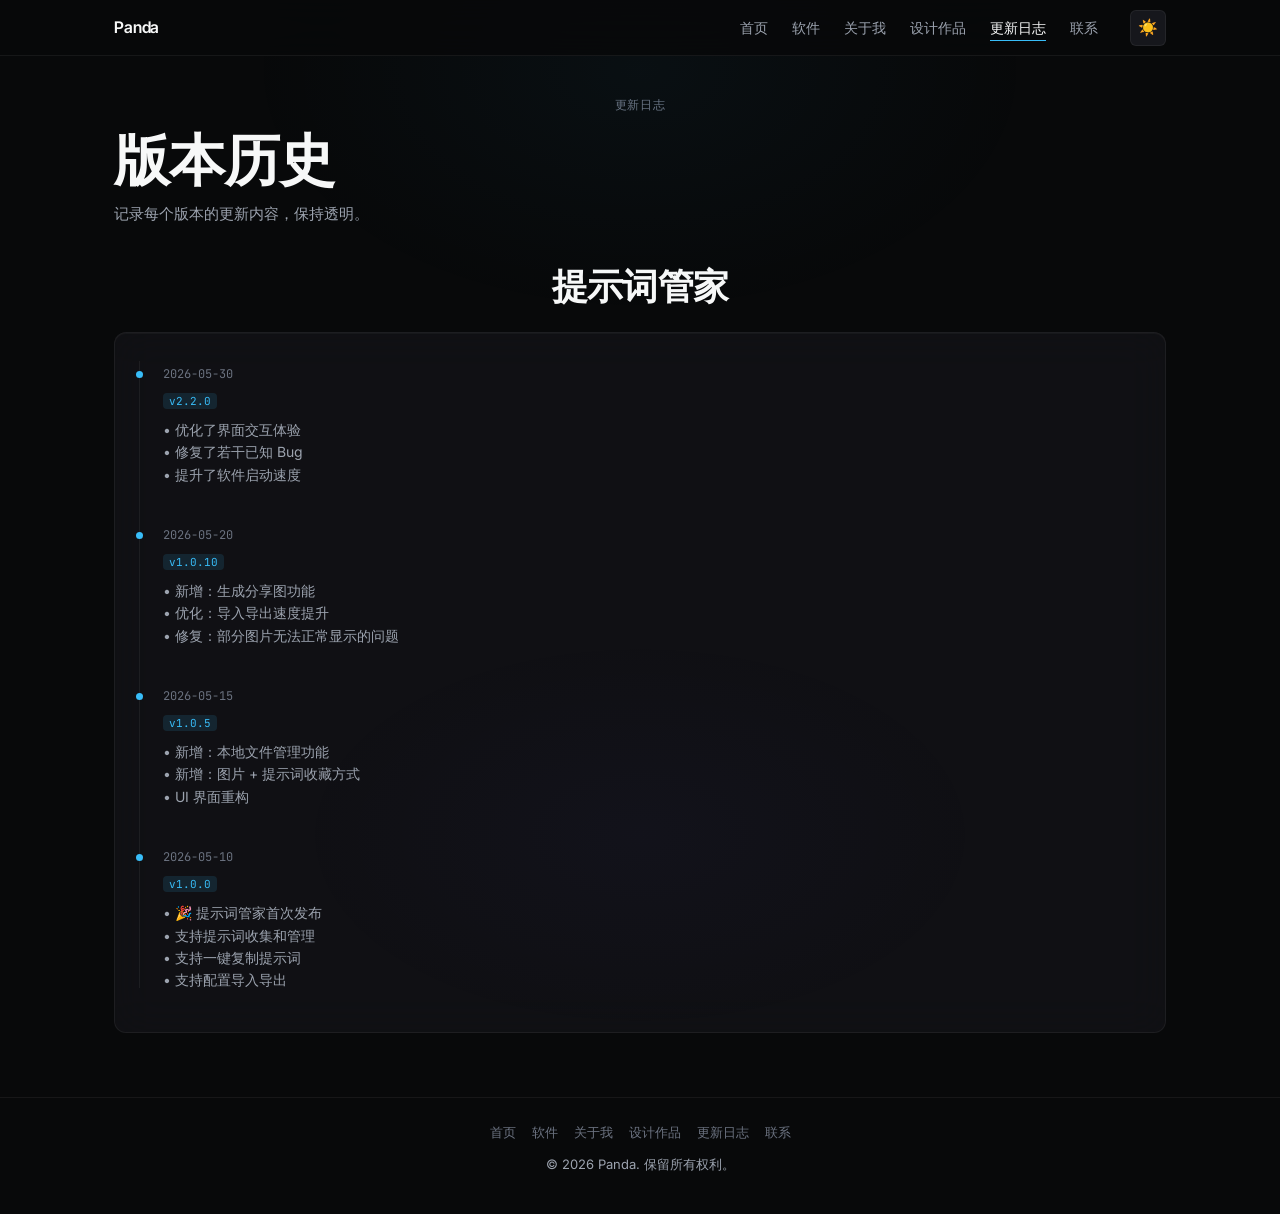
==== changelog.html @ effbca1c "🎉 Panda的个人网站 - 设计师+AI探索者" ====
<!DOCTYPE html>
<html lang="zh-CN" data-theme="dark">
<head>
  <meta charset="UTF-8">
  <meta name="viewport" content="width=device-width, initial-scale=1.0">
  <meta name="description" content="更新日志">
  <title>更新日志 · 独立开发者</title>
  <link rel="preconnect" href="https://fonts.googleapis.com">
  <link rel="preconnect" href="https://fonts.gstatic.com" crossorigin>
  <link href="https://fonts.googleapis.com/css2?family=Inter+Tight:wght@600;700&family=Inter:wght@400;500&family=JetBrains+Mono:wght@400;500&display=swap" rel="stylesheet">
  <link rel="stylesheet" href="assets/css/style.css">
</head>
<body>

  <nav class="nav" role="navigation">
    <div class="nav-inner">
      <a href="index.html" class="nav-brand">Panda</a>
      <button class="nav-toggle" id="nav-toggle" aria-label="菜单">☰</button>
      <ul class="nav-links" id="nav-links">
        <li><a href="index.html">首页</a></li>
        <li><a href="software.html">软件</a></li>
        <li><a href="about.html">关于我</a></li>
        <li><a href="portfolio.html">设计作品</a></li>
        <li><a href="changelog.html">更新日志</a></li>
        <li><a href="contact.html">联系</a></li>
        <li><button class="theme-toggle" id="theme-toggle" aria-label="切换主题"><span id="theme-icon">☀️</span></button></li>
      </ul>
    </div>
  </nav>

  <main class="page">
    <div class="container">

      <p class="section-label">更新日志</p>
      <h1 style="margin-bottom: var(--space-2);">版本历史</h1>
      <p style="margin-bottom: var(--space-6);">记录每个版本的更新内容，保持透明。</p>

      <!-- 提示词管家 -->
      <section class="section">
        <h2 style="margin-bottom: var(--space-5);">提示词管家</h2>
        <div class="card-glass">
          <div class="timeline" style="padding-top: var(--space-2);">

            <div class="timeline-item">
              <span class="date">2026-05-30</span>
              <span class="version-tag">v2.2.0</span>
              <div style="margin-top: var(--space-2); color: var(--text-secondary); font-size: 14px; line-height: 1.6;">
                <p>• 优化了界面交互体验<br>
                • 修复了若干已知 Bug<br>
                • 提升了软件启动速度</p>
              </div>
            </div>

            <div class="timeline-item">
              <span class="date">2026-05-20</span>
              <span class="version-tag">v1.0.10</span>
              <div style="margin-top: var(--space-2); color: var(--text-secondary); font-size: 14px; line-height: 1.6;">
                <p>• 新增：生成分享图功能<br>
                • 优化：导入导出速度提升<br>
                • 修复：部分图片无法正常显示的问题</p>
              </div>
            </div>

            <div class="timeline-item">
              <span class="date">2026-05-15</span>
              <span class="version-tag">v1.0.5</span>
              <div style="margin-top: var(--space-2); color: var(--text-secondary); font-size: 14px; line-height: 1.6;">
                <p>• 新增：本地文件管理功能<br>
                • 新增：图片 + 提示词收藏方式<br>
                • UI 界面重构</p>
              </div>
            </div>

            <div class="timeline-item">
              <span class="date">2026-05-10</span>
              <span class="version-tag">v1.0.0</span>
              <div style="margin-top: var(--space-2); color: var(--text-secondary); font-size: 14px; line-height: 1.6;">
                <p>• 🎉 提示词管家首次发布<br>
                • 支持提示词收集和管理<br>
                • 支持一键复制提示词<br>
                • 支持配置导入导出</p>
              </div>
            </div>

          </div>
        </div>
      </section>

    </div>
  </main>

  <footer class="footer">
    <div class="container">
      <div class="footer-links">
        <a href="index.html">首页</a>
        <a href="software.html">软件</a>
        <a href="about.html">关于我</a>
        <a href="portfolio.html">设计作品</a>
        <a href="changelog.html">更新日志</a>
        <a href="contact.html">联系</a>
      </div>
      <p>&copy; 2026 Panda. 保留所有权利。</p>
    </div>
  </footer>

  <script src="assets/js/main.js"></script>
</body>
</html>
---- assets/css/style.css ----
/* ============================================
   个人开发者网站 - 全局样式
   设计系统：Linear 结构 + 电子玻璃视觉
   ============================================ */

/* --- CSS 变量：深色模式（默认） --- */
:root {
  /* 背景层级 */
  --bg-root: #08090A;
  --bg-surface-1: #16171C;
  --bg-surface-2: #1E1F25;
  --bg-surface-3: #26272E;

  /* 文字 */
  --text-primary: #F7F8F8;
  --text-secondary: #9CA3AF;
  --text-muted: #6B7280;

  /* 强调色（蓝色，用于 <5% 像素） */
  --accent: #38bdf8;
  --accent-soft: rgba(56, 189, 248, 0.12);
  --accent-glow: rgba(56, 189, 248, 0.25);

  /* 渐变（按钮等） */
  --gradient: linear-gradient(135deg, #38bdf8, #6366f1);

  /* 边框 */
  --border: rgba(255, 255, 255, 0.06);
  --border-hover: rgba(255, 255, 255, 0.10);

  /* 阴影 */
  --shadow-sm: 0 1px 2px rgba(0, 0, 0, 0.3);
  --shadow-md: 0 4px 16px rgba(0, 0, 0, 0.4);
  --shadow-glow: 0 0 24px rgba(56, 189, 248, 0.15);

  /* 圆角 */
  --radius-sm: 6px;
  --radius-md: 12px;
  --radius-lg: 16px;

  /* 间距 */
  --space-1: 4px;
  --space-2: 8px;
  --space-3: 12px;
  --space-4: 16px;
  --space-5: 24px;
  --space-6: 40px;
  --space-7: 64px;
  --space-8: 96px;

  /* 字体 */
  --font-display: 'Inter Tight', 'Geist Sans', -apple-system, sans-serif;
  --font-body: 'Inter', -apple-system, sans-serif;
  --font-mono: 'JetBrains Mono', 'Cascadia Code', 'Fira Code', monospace;

  /* 动效 */
  --ease-out: cubic-bezier(0, 0, 0.2, 1);
  --ease-quint: cubic-bezier(0.22, 1, 0.36, 1);

  /* 导航高度 */
  --nav-height: 56px;
}

/* --- CSS 变量：浅色模式 --- */
[data-theme="light"] {
  --bg-root: #F8FAFC;
  --bg-surface-1: #FFFFFF;
  --bg-surface-2: #F1F5F9;
  --bg-surface-3: #E2E8F0;

  --text-primary: #0F172A;
  --text-secondary: #475569;
  --text-muted: #94A3B8;

  --accent: #2563EB;
  --accent-soft: rgba(37, 99, 235, 0.08);
  --accent-glow: rgba(37, 99, 235, 0.12);

  --gradient: linear-gradient(135deg, #2563EB, #4F46E5);

  --border: rgba(0, 0, 0, 0.06);
  --border-hover: rgba(0, 0, 0, 0.10);

  --shadow-sm: 0 1px 3px rgba(0, 0, 0, 0.06);
  --shadow-md: 0 4px 16px rgba(0, 0, 0, 0.08);
  --shadow-glow: 0 0 24px rgba(37, 99, 235, 0.08);
}

/* ============================================
   基础重置
   ============================================ */
*,
*::before,
*::after {
  margin: 0;
  padding: 0;
  box-sizing: border-box;
}

html {
  scroll-behavior: smooth;
  -webkit-font-smoothing: antialiased;
  -moz-osx-font-smoothing: grayscale;
}

body {
  font-family: var(--font-body);
  font-size: 15px;
  line-height: 1.55;
  color: var(--text-primary);
  background: var(--bg-root);
  min-height: 100vh;
  transition: background-color 0.3s var(--ease-out),
              color 0.3s var(--ease-out);
}

/* 背景光晕 - 对称居中 */
body::before {
  content: '';
  position: fixed;
  top: -20%;
  left: 50%;
  transform: translateX(-50%);
  width: 800px;
  height: 500px;
  background: radial-gradient(ellipse, rgba(56, 189, 248, 0.04) 0%, transparent 70%);
  pointer-events: none;
  z-index: 0;
}

body::after {
  content: '';
  position: fixed;
  bottom: -15%;
  left: 50%;
  transform: translateX(-50%);
  width: 700px;
  height: 400px;
  background: radial-gradient(ellipse, rgba(99, 102, 241, 0.03) 0%, transparent 70%);
  pointer-events: none;
  z-index: 0;
}

/* 浅色模式光晕调整 */
[data-theme="light"] body::before {
  background: radial-gradient(ellipse, rgba(37, 99, 235, 0.03) 0%, transparent 70%);
}
[data-theme="light"] body::after {
  background: radial-gradient(ellipse, rgba(79, 70, 229, 0.02) 0%, transparent 70%);
}

a {
  color: var(--accent);
  text-decoration: none;
  transition: color 0.15s var(--ease-out);
}

a:hover {
  color: var(--text-primary);
}

img {
  max-width: 100%;
  display: block;
}

/* ============================================
   排版
   ============================================ */
h1, h2, h3, h4 {
  font-family: var(--font-display);
  font-weight: 600;
  letter-spacing: -0.02em;
  line-height: 1.2;
}

h1 { font-size: clamp(2rem, 5vw, 3.5rem); }
h2 { font-size: clamp(1.5rem, 3.5vw, 2.25rem); }
h3 { font-size: clamp(1.1rem, 2.5vw, 1.5rem); }

p {
  color: var(--text-secondary);
  margin-bottom: var(--space-4);
}

/* ============================================
   导航栏
   ============================================ */
.nav {
  position: fixed;
  top: 0;
  left: 0;
  right: 0;
  height: var(--nav-height);
  background: rgba(8, 9, 10, 0.85);
  backdrop-filter: blur(16px);
  -webkit-backdrop-filter: blur(16px);
  border-bottom: 1px solid var(--border);
  z-index: 100;
  transition: background 0.3s var(--ease-out),
              border-color 0.3s var(--ease-out);
}

[data-theme="light"] .nav {
  background: rgba(248, 250, 252, 0.85);
}

.nav-inner {
  max-width: 1100px;
  margin: 0 auto;
  padding: 0 var(--space-5);
  height: 100%;
  display: flex;
  align-items: center;
  justify-content: space-between;
}

.nav-brand {
  font-family: var(--font-display);
  font-weight: 600;
  font-size: 16px;
  color: var(--text-primary);
  letter-spacing: -0.01em;
}

.nav-links {
  display: flex;
  align-items: center;
  gap: var(--space-5);
  list-style: none;
}

.nav-links a {
  font-size: 14px;
  color: var(--text-secondary);
  padding: var(--space-1) 0;
  border-bottom: 1px solid transparent;
  transition: color 0.15s var(--ease-out),
              border-color 0.15s var(--ease-out);
}

.nav-links a:hover,
.nav-links a.active {
  color: var(--text-primary);
}

.nav-links a.active {
  border-bottom-color: var(--accent);
}

/* 主题切换按钮 */
.theme-toggle {
  background: var(--bg-surface-1);
  border: 1px solid var(--border);
  color: var(--text-secondary);
  width: 36px;
  height: 36px;
  border-radius: var(--radius-sm);
  cursor: pointer;
  font-size: 16px;
  display: flex;
  align-items: center;
  justify-content: center;
  transition: all 0.15s var(--ease-out);
  margin-left: var(--space-2);
}

.theme-toggle:hover {
  border-color: var(--border-hover);
  color: var(--text-primary);
  background: var(--bg-surface-2);
}

/* 移动端汉堡菜单 */
.nav-toggle {
  display: none;
  background: none;
  border: none;
  color: var(--text-primary);
  font-size: 24px;
  cursor: pointer;
  padding: var(--space-1);
}

/* ============================================
   全屏滚动（JS 驱动，不用 CSS scroll-snap）
   ============================================ */

/* ============================================
   布局容器
   ============================================ */
.container {
  max-width: 1100px;
  margin: 0 auto;
  padding: 0 var(--space-5);
}

.page {
  padding-top: calc(var(--nav-height) + var(--space-6));
  padding-bottom: var(--space-7);
}

/* 首页全屏板块 */
.screen {
  min-height: 100vh;
  display: flex;
  align-items: center;
  justify-content: center;
  padding: calc(var(--nav-height) + var(--space-5)) 0 var(--space-5);
  position: relative;
  overflow: hidden;
}

.screen .container {
  position: relative;
  z-index: 1;
}

.screen .container {
  width: 100%;
}

.section {
  margin-bottom: var(--space-8);
}

.section:last-child {
  margin-bottom: 0;
}

.section-label {
  font-family: var(--font-mono);
  font-size: 12px;
  color: var(--text-muted);
  text-transform: uppercase;
  letter-spacing: 0.05em;
  margin-bottom: var(--space-3);
  text-align: center;
}

/* 章节标题居中 */
.section h2,
.section h1 {
  text-align: center;
}

/* 章节内段落居中 */
.section > p {
  text-align: center;
}

/* 卡片自动居中 */
.card[style*="max-width"],
.card-glass[style*="max-width"] {
  margin-left: auto;
  margin-right: auto;
}

/* 但软件网格和功能列表内部保持左对齐 */
.software-grid,
.feature-list,
.timeline,
.contact-form,
.form-group {
  text-align: left;
}

.software-card,
.feature-item {
  text-align: left;
}

/* 居中卡片工具类 */
.card-center {
  margin-left: auto;
  margin-right: auto;
}

/* ============================================
   Hero 区域
   ============================================ */
.hero {
  min-height: calc(100vh - var(--nav-height));
  position: relative;
  display: flex;
  align-items: center;
  justify-content: center;
  text-align: center;
  overflow: hidden;
  padding: var(--space-5) 0;
}

/* ============================================
   板块背景纹理
   所有伪元素不得阻挡内容：pointer-events:none + z-index:0
   内容通过 .screen .container { z-index:1 } 始终在上层
   ============================================ */

/* --- Hero：增强点阵 + 光晕 + 对角光束 --- */
.hero::before {
  content: '';
  position: absolute;
  inset: 0;
  z-index: 0;
  pointer-events: none;
  background-image: radial-gradient(circle, rgba(56,189,248,0.22) 1.5px, transparent 1.5px);
  background-size: 22px 22px;
  mask-image: linear-gradient(to bottom, black 50%, transparent 90%);
  -webkit-mask-image: linear-gradient(to bottom, black 50%, transparent 90%);
}

.hero::after {
  content: '';
  position: absolute;
  top: -200px;
  right: -100px;
  width: 700px;
  height: 700px;
  background: radial-gradient(circle, rgba(56,189,248,0.13) 0%, transparent 60%);
  border-radius: 50%;
  z-index: 0;
  pointer-events: none;
}

/* --- 软件板块：蓝图网格 + 扫描线 + 角落光 --- */
.section-dark::before {
  content: '';
  position: absolute;
  inset: 0;
  z-index: 0;
  pointer-events: none;
  background:
    linear-gradient(rgba(56,189,248,0.10) 1px, transparent 1px),
    linear-gradient(90deg, rgba(56,189,248,0.10) 1px, transparent 1px),
    linear-gradient(45deg, rgba(56,189,248,0.06) 1px, transparent 1px),
    linear-gradient(-45deg, rgba(56,189,248,0.06) 1px, transparent 1px);
  background-size: 36px 36px, 36px 36px, 72px 72px, 72px 72px;
  mask-image: radial-gradient(ellipse at 35% 40%, black 40%, transparent 70%);
  -webkit-mask-image: radial-gradient(ellipse at 35% 40%, black 40%, transparent 70%);
}

.section-dark::after {
  content: '';
  position: absolute;
  top: 0;
  left: -100%;
  width: 200%;
  height: 1px;
  background: linear-gradient(90deg, transparent, rgba(56,189,248,0.20), transparent);
  z-index: 0;
  pointer-events: none;
  animation: scanLine 5s ease-in-out infinite;
}

@keyframes scanLine {
  0%   { top: 0%;   opacity: 0; }
  15%  { opacity: 1; }
  45%  { top: 100%; opacity: 0.5; }
  60%  { opacity: 0; }
  100% { top: 100%; opacity: 0; }
}

/* --- 关于板块：强放射光 + 双环 + 网格 --- */
#section-about::before {
  content: '';
  position: absolute;
  inset: 0;
  z-index: 0;
  pointer-events: none;
  background:
    radial-gradient(circle at 40% 35%, rgba(56,189,248,0.12) 0%, transparent 50%),
    radial-gradient(circle at 60% 55%, rgba(99,102,241,0.06) 0%, transparent 45%),
    radial-gradient(circle, rgba(56,189,248,0.10) 1px, transparent 1px);
  background-size: 100% 100%, 100% 100%, 28px 28px;
  mask-image: radial-gradient(ellipse at 50% 40%, black 30%, transparent 70%);
  -webkit-mask-image: radial-gradient(ellipse at 50% 40%, black 30%, transparent 70%);
}

#section-about::after {
  content: '';
  position: absolute;
  top: 50%;
  left: 50%;
  transform: translate(-50%, -50%);
  width: 550px;
  height: 550px;
  border: 1px solid rgba(56,189,248,0.08);
  border-radius: 50%;
  box-shadow: 0 0 120px rgba(56,189,248,0.05),
              inset 0 0 120px rgba(56,189,248,0.03);
  pointer-events: none;
  z-index: 0;
}

/* --- 联系板块：多层光环 + 粒子网格 + 脉冲 --- */
#section-contact {
  background:
    radial-gradient(circle at 70% 20%, rgba(56,189,248,0.06) 0%, transparent 50%),
    radial-gradient(circle at 30% 80%, rgba(99,102,241,0.04) 0%, transparent 50%);
}

#section-contact::before {
  content: '';
  position: absolute;
  top: -20%;
  right: -20%;
  width: 650px;
  height: 650px;
  border: 1px solid rgba(56,189,248,0.15);
  border-radius: 50%;
  box-shadow:
    0 0 60px rgba(56,189,248,0.10),
    0 0 120px rgba(56,189,248,0.05),
    0 0 200px rgba(56,189,248,0.03);
  pointer-events: none;
  z-index: 0;
  animation: ringPulse 4s ease-in-out infinite;
}

#section-contact::after {
  content: '';
  position: absolute;
  bottom: -25%;
  left: -15%;
  width: 480px;
  height: 480px;
  border: 1px solid rgba(99,102,241,0.12);
  border-radius: 50%;
  box-shadow:
    0 0 50px rgba(99,102,241,0.10),
    0 0 100px rgba(99,102,241,0.05),
    0 0 180px rgba(99,102,241,0.03);
  pointer-events: none;
  z-index: 0;
  animation: ringPulse 4s ease-in-out 1.5s infinite;
}

@keyframes ringPulse {
  0%, 100% { transform: scale(1);   opacity: 0.7; }
  50%      { transform: scale(1.05); opacity: 1; }
}

/* 联系板块：点阵粒子 */
#section-contact .contact-cta::before {
  content: '';
  position: absolute;
  top: 50%;
  left: 50%;
  transform: translate(-50%, -50%);
  width: 300px;
  height: 300px;
  background-image: radial-gradient(circle, rgba(56,189,248,0.25) 1px, transparent 1px);
  background-size: 20px 20px;
  border-radius: 50%;
  mask-image: radial-gradient(circle, black 20%, transparent 70%);
  -webkit-mask-image: radial-gradient(circle, black 20%, transparent 70%);
  pointer-events: none;
  z-index: 0;
  animation: particleDrift 8s linear infinite;
}

@keyframes particleDrift {
  0%   { transform: translate(-50%, -50%) rotate(0deg); }
  100% { transform: translate(-50%, -50%) rotate(360deg); }
}

#section-contact .container {
  position: relative;
  z-index: 2;
}

/* 第二层环 */
#section-about .about-preview-visual .about-accent-dot {
  /* 保持原有装饰点 */
}

/* --- 联系板块：大几何弧 --- */
#section-contact::before {
  content: '';
  position: absolute;
  top: -30%;
  right: -15%;
  width: 500px;
  height: 500px;
  border: 1px solid rgba(56,189,248,0.05);
  border-radius: 50%;
  pointer-events: none;
  z-index: 0;
}

#section-contact::after {
  content: '';
  position: absolute;
  bottom: -20%;
  left: -10%;
  width: 350px;
  height: 350px;
  border: 1px solid rgba(56,189,248,0.03);
  border-radius: 50%;
  pointer-events: none;
  z-index: 0;
}

.hero .container {
  position: relative;
  z-index: 1;
}

.hero-deco {
  position: absolute;
  border: 1px solid rgba(56,189,248,0.10);
  border-radius: 50%;
  pointer-events: none;
  z-index: 0;
}

.hero-deco-1 {
  bottom: -100px;
  left: -120px;
  width: 400px;
  height: 400px;
}

.hero-deco-2 {
  top: 20%;
  right: -50px;
  width: 200px;
  height: 200px;
  border-style: dashed;
  border-color: rgba(56,189,248,0.08);
}

.hero h1 {
  margin: 0 auto var(--space-3);
  max-width: 700px;
}

.hero h1 .accent {
  color: var(--accent);
}

.hero .subtitle {
  font-size: 18px;
  color: var(--text-muted);
  margin: 0 auto var(--space-6);
  max-width: 500px;
}

.hero .section-label {
  text-align: center;
}

.hero-actions {
  display: flex;
  gap: var(--space-3);
  flex-wrap: wrap;
  justify-content: center;
}

/* ============================================
   按钮
   ============================================ */
.btn {
  display: inline-flex;
  align-items: center;
  gap: var(--space-2);
  padding: 10px 20px;
  font-family: var(--font-body);
  font-size: 14px;
  font-weight: 500;
  border-radius: var(--radius-sm);
  cursor: pointer;
  text-decoration: none;
  transition: all 0.15s var(--ease-out);
  border: none;
}

.btn-primary {
  background: var(--gradient);
  color: #fff;
  box-shadow: var(--shadow-glow);
}

.btn-primary:hover {
  transform: translateY(-1px);
  box-shadow: 0 0 32px rgba(56, 189, 248, 0.25);
  color: #fff;
}

.btn-secondary {
  background: transparent;
  color: var(--text-secondary);
  border: 1px solid var(--border);
}

.btn-secondary:hover {
  border-color: var(--border-hover);
  color: var(--text-primary);
  background: var(--bg-surface-1);
}

.btn-download {
  background: var(--gradient);
  color: #fff;
  box-shadow: var(--shadow-glow);
  padding: 12px 28px;
  font-size: 15px;
  font-weight: 600;
}

.btn-download:hover {
  transform: translateY(-1px);
  box-shadow: 0 0 36px rgba(56, 189, 248, 0.3);
  color: #fff;
}

/* ============================================
   卡片
   ============================================ */
.card {
  background: var(--bg-surface-1);
  border: 1px solid var(--border);
  border-radius: var(--radius-md);
  padding: var(--space-5);
  transition: all 0.3s var(--ease-quint);
  position: relative;
}

.card:hover {
  border-color: var(--border-hover);
  background: var(--bg-surface-2);
  transform: translateY(-2px);
  box-shadow: var(--shadow-md);
}

.card-glass {
  background: rgba(22, 23, 28, 0.6);
  backdrop-filter: blur(20px);
  -webkit-backdrop-filter: blur(20px);
  border: 1px solid var(--border);
  border-radius: var(--radius-md);
  padding: var(--space-5);
  box-shadow: inset 0 1px 0 rgba(255, 255, 255, 0.03);
}

[data-theme="light"] .card-glass {
  background: rgba(255, 255, 255, 0.7);
}

/* ============================================
   软件卡片网格
   ============================================ */
.software-grid {
  display: grid;
  grid-template-columns: repeat(auto-fill, minmax(320px, 1fr));
  gap: var(--space-5);
}

.software-card {
  background: var(--bg-surface-1);
  border: 1px solid var(--border);
  border-radius: var(--radius-md);
  padding: var(--space-5);
  transition: all 0.3s var(--ease-quint);
  display: flex;
  flex-direction: column;
  gap: var(--space-3);
}

.software-card:hover {
  border-color: var(--accent);
  background: var(--bg-surface-2);
  transform: translateY(-2px);
  box-shadow: var(--shadow-md);
}

.software-card .version {
  font-family: var(--font-mono);
  font-size: 11px;
  color: var(--accent);
  background: var(--accent-soft);
  padding: 2px 8px;
  border-radius: 4px;
  display: inline-block;
  align-self: flex-start;
}

.software-card h3 {
  font-size: 18px;
}

.software-card p {
  font-size: 14px;
  margin: 0;
  flex: 1;
}

.software-card .tags {
  display: flex;
  gap: var(--space-2);
  flex-wrap: wrap;
}

.tag {
  font-family: var(--font-mono);
  font-size: 11px;
  color: var(--text-muted);
  background: var(--bg-surface-2);
  border: 1px solid var(--border);
  padding: 2px 8px;
  border-radius: 4px;
}

.tag-muted {
  color: var(--text-muted);
  background: transparent;
  border-style: dashed;
}

/* ============================================
   板块头部（编号 + 标题）
   ============================================ */
.section-head {
  display: flex;
  align-items: flex-start;
  gap: var(--space-4);
  margin-bottom: var(--space-6);
}

.section-num {
  font-family: var(--font-mono);
  font-size: 13px;
  color: var(--accent);
  opacity: 0.5;
  padding-top: 2px;
  flex-shrink: 0;
}

.section-head .section-label {
  text-align: left;
  margin-bottom: var(--space-1);
}

.section-head h2 {
  text-align: left;
}

/* ============================================
   板块背景带
   ============================================ */
.section-dark {
  background: var(--bg-surface-1);
  border-top: 1px solid var(--border);
  border-bottom: 1px solid var(--border);
}

/* 全屏暗带 — 覆盖全宽 */
.screen.section-dark {
  margin: 0 calc(-50vw + 50%);
  padding-left: calc(50vw - 50%);
  padding-right: calc(50vw - 50%);
}

.section-dark .container {
  max-width: 1100px;
}

/* ============================================
   滚动提示
   ============================================ */
.scroll-hint {
  margin-top: var(--space-5);
  display: flex;
  justify-content: center;
}

.scroll-hint span {
  display: block;
  width: 1px;
  height: 40px;
  background: var(--border);
  position: relative;
  overflow: hidden;
}

.scroll-hint span::after {
  content: '';
  position: absolute;
  top: 0;
  left: 0;
  width: 1px;
  height: 12px;
  background: var(--accent);
  opacity: 0.5;
  animation: scrollPulse 2s ease-in-out infinite;
}

@keyframes scrollPulse {
  0%, 100% { transform: translateY(0); opacity: 0; }
  50% { transform: translateY(10px); opacity: 0.8; }
}

/* ============================================
   幽灵卡片（占位用）
   ============================================ */
.software-card-ghost {
  border-style: dashed;
  opacity: 0.45;
}

.software-card-ghost:hover {
  border-color: var(--border);
  opacity: 0.65;
}

.version-muted {
  background: var(--bg-surface-2);
  color: var(--text-muted);
}

/* ============================================
   查看全部
   ============================================ */
.section-more {
  text-align: center;
  margin-top: var(--space-5);
}

.section-more a {
  font-size: 14px;
  color: var(--text-muted);
  transition: color 0.15s var(--ease-out);
}

.section-more a:hover {
  color: var(--accent);
}

/* ============================================
   关于我 预览（两列布局）
   ============================================ */
.about-preview {
  display: flex;
  gap: var(--space-7);
  align-items: center;
  max-width: 800px;
  margin: 0 auto;
}

.about-preview-visual {
  position: relative;
  flex-shrink: 0;
}

.avatar-placeholder {
  width: 120px;
  height: 120px;
  border-radius: 50%;
  background: #ffffff;
  border: 2px solid var(--border);
  display: flex;
  align-items: center;
  justify-content: center;
  color: var(--text-muted);
  font-size: 14px;
  position: relative;
  z-index: 1;
  overflow: hidden;
}

/* 像素熊猫 — 10×10 填满圆形头像 */
.pixel-panda {
  width: 100%;
  height: 100%;
  display: grid;
  grid-template-columns: repeat(10, 1fr);
  grid-template-rows: repeat(10, 1fr);
  gap: 0;
}

.pixel-panda span {
  display: block;
  width: 100%;
  height: 100%;
}

.pp-w { background: #ffffff; }
.pp-b { background: #1a1a1a; }
.pp-g { background: #e8e8e8; }
.pp-n { background: #333333; }

.about-accent-dot {
  position: absolute;
  top: -8px;
  right: -8px;
  width: 16px;
  height: 16px;
  border-radius: 50%;
  background: var(--accent);
  opacity: 0.6;
  z-index: 2;
}

.about-preview-text {
  flex: 1;
  min-width: 0;
}

.about-lead {
  font-size: 16px;
  color: var(--text-primary) !important;
  line-height: 1.6;
  margin-bottom: var(--space-3);
}

/* ============================================
   分隔线
   ============================================ */
.section-divider {
  border: none;
  border-top: 1px solid var(--border);
  margin: var(--space-8) auto;
  max-width: 1100px;
}

/* ============================================
   联系 CTA
   ============================================ */
.contact-cta {
  text-align: center;
  max-width: 460px;
  margin: 0 auto;
  position: relative;
}

.contact-cta p {
  font-size: 16px;
  margin-bottom: var(--space-5);
}

.contact-links {
  margin-top: var(--space-5);
  display: flex;
  justify-content: center;
  align-items: center;
  gap: var(--space-2);
  font-size: 13px;
}

.contact-links a {
  color: var(--text-muted);
  transition: color 0.15s var(--ease-out);
}

.contact-links a:hover {
  color: var(--text-primary);
}

.contact-sep {
  color: var(--border);
}

/* ============================================
   时间线（关于我 / 更新日志）
   ============================================ */
.timeline {
  position: relative;
  padding-left: var(--space-5);
}

.timeline::before {
  content: '';
  position: absolute;
  left: 0;
  top: 4px;
  bottom: 4px;
  width: 1px;
  background: var(--border);
}

.timeline-item {
  position: relative;
  padding-bottom: var(--space-5);
}

.timeline-item:last-child {
  padding-bottom: 0;
}

.timeline-item::before {
  content: '';
  position: absolute;
  left: calc(-1 * var(--space-5) - 3px);
  top: 6px;
  width: 7px;
  height: 7px;
  background: var(--accent);
  border-radius: 50%;
}

.timeline-item .date {
  font-family: var(--font-mono);
  font-size: 12px;
  color: var(--text-muted);
  display: block;
  margin-bottom: var(--space-1);
}

.timeline-item .version-tag {
  font-family: var(--font-mono);
  font-size: 11px;
  color: var(--accent);
  background: var(--accent-soft);
  padding: 1px 6px;
  border-radius: 4px;
  margin-right: var(--space-2);
}

/* ============================================
   联系表单
   ============================================ */
.contact-form {
  display: flex;
  flex-direction: column;
  gap: var(--space-4);
  max-width: 500px;
}

.form-group {
  display: flex;
  flex-direction: column;
  gap: var(--space-1);
}

.form-group label {
  font-size: 13px;
  font-weight: 500;
  color: var(--text-secondary);
  font-family: var(--font-body);
}

.form-group input,
.form-group textarea {
  background: var(--bg-surface-1);
  border: 1px solid var(--border);
  border-radius: var(--radius-sm);
  padding: 10px 14px;
  font-family: var(--font-body);
  font-size: 14px;
  color: var(--text-primary);
  transition: border-color 0.15s var(--ease-out);
  outline: none;
}

.form-group input:focus,
.form-group textarea:focus {
  border-color: var(--accent);
  box-shadow: 0 0 0 3px var(--accent-soft);
}

.form-group textarea {
  min-height: 120px;
  resize: vertical;
}

/* ============================================
   详情页
   ============================================ */
.detail-header {
  padding-bottom: var(--space-5);
  border-bottom: 1px solid var(--border);
  margin-bottom: var(--space-6);
}

.detail-header .back-link {
  display: inline-flex;
  align-items: center;
  gap: var(--space-2);
  font-size: 13px;
  color: var(--text-muted);
  margin-bottom: var(--space-4);
  transition: color 0.15s var(--ease-out);
}

.detail-header .back-link:hover {
  color: var(--text-primary);
}

.feature-list {
  display: grid;
  grid-template-columns: repeat(auto-fill, minmax(280px, 1fr));
  gap: var(--space-4);
  list-style: none;
}

.feature-item {
  background: var(--bg-surface-1);
  border: 1px solid var(--border);
  border-radius: var(--radius-sm);
  padding: var(--space-4);
  transition: all 0.2s var(--ease-out);
}

.feature-item:hover {
  border-color: var(--accent);
  background: var(--bg-surface-2);
}

.feature-item h4 {
  font-size: 15px;
  margin-bottom: var(--space-1);
  color: var(--text-primary);
}

.feature-item p {
  font-size: 13px;
  margin: 0;
}

/* ============================================
   截图占位
   ============================================ */
.screenshot-placeholder {
  aspect-ratio: 16/9;
  background: var(--bg-surface-2);
  border: 1px dashed var(--border);
  border-radius: var(--radius-md);
  display: flex;
  align-items: center;
  justify-content: center;
  color: var(--text-muted);
  font-size: 13px;
}

/* ============================================
   页脚
   ============================================ */
.footer {
  border-top: 1px solid var(--border);
  padding: var(--space-5) 0;
  text-align: center;
  font-size: 13px;
  color: var(--text-muted);
}

.footer-links {
  display: flex;
  justify-content: center;
  gap: var(--space-4);
  margin-bottom: var(--space-3);
}

.footer-links a {
  font-size: 13px;
  color: var(--text-muted);
  transition: color 0.15s var(--ease-out);
}

.footer-links a:hover {
  color: var(--text-primary);
}

/* ============================================
   动画
   ============================================ */

/* ---- 滚动显现 ---- */
.reveal {
  opacity: 0;
  transform: translateY(28px);
  transition: opacity 0.7s var(--ease-quint),
              transform 0.7s var(--ease-quint);
}

.reveal.visible {
  opacity: 1;
  transform: translateY(0);
}

.reveal-delay-1 { transition-delay: 0.08s; }
.reveal-delay-2 { transition-delay: 0.16s; }
.reveal-delay-3 { transition-delay: 0.24s; }
.reveal-delay-4 { transition-delay: 0.32s; }

/* ---- Hero 入场 ---- */
@keyframes heroFadeIn {
  from { opacity: 0; transform: translateY(20px); filter: blur(4px); }
  to   { opacity: 1; transform: translateY(0);    filter: blur(0); }
}

.hero-anim {
  animation: heroFadeIn 0.8s var(--ease-quint) both;
}
.hero-anim-delay-1 { animation-delay: 0.1s; }
.hero-anim-delay-2 { animation-delay: 0.25s; }
.hero-anim-delay-3 { animation-delay: 0.40s; }

/* ---- 强调文字发光脉冲 ---- */
@keyframes accentPulse {
  0%, 100% { text-shadow: 0 0 0 rgba(56,189,248,0); }
  50%      { text-shadow: 0 0 20px rgba(56,189,248,0.3); }
}

.hero h1 .accent {
  animation: accentPulse 3s ease-in-out infinite;
}

/* ---- 鼠标粒子跟随 ---- */
.cursor-particle {
  position: fixed;
  pointer-events: none;
  z-index: 60;
  border-radius: 50%;
  background: var(--accent);
  box-shadow: 0 0 6px var(--accent-glow);
  animation: particleFade 0.8s ease-out forwards;
}

@keyframes particleFade {
  0%   { transform: translate(0, 0) scale(1);   opacity: 0.9; }
  100% { transform: translate(var(--dx), var(--dy)) scale(0); opacity: 0; }
}

/* ---- 漂浮粒子（各板块通用） ---- */
.floating-particles {
  position: absolute;
  inset: 0;
  pointer-events: none;
  z-index: 0;
  overflow: hidden;
}

.floating-particles span {
  position: absolute;
  display: block;
  width: 3px;
  height: 3px;
  background: var(--accent);
  border-radius: 50%;
  box-shadow: 0 0 4px var(--accent-glow);
  animation: floatUp 7s linear infinite;
  opacity: 0;
}

@keyframes floatUp {
  0%   { transform: translateY(110%) scale(0); opacity: 0; }
  15%  { opacity: 0.7; }
  50%  { opacity: 0.3; }
  85%  { opacity: 0.05; }
  100% { transform: translateY(-10%) scale(1.8); opacity: 0; }
}

/* ---- 软件板块：数据流光 ---- */
@keyframes dataDrop {
  0%   { transform: translateY(-5%); opacity: 0; }
  15%  { opacity: 0.7; }
  60%  { opacity: 0.2; }
  100% { transform: translateY(105%); opacity: 0; }
}

.data-stream {
  position: absolute;
  top: 0;
  width: 2px;
  background: linear-gradient(to bottom, transparent, rgba(56,189,248,0.35), rgba(56,189,248,0.10), transparent);
  pointer-events: none;
  z-index: 0;
  animation: dataDrop 3.5s linear infinite;
  border-radius: 1px;
}

/* ---- 关于板块：变形球体 ---- */
@keyframes morphBlob {
  0%   { border-radius: 60% 40% 30% 70% / 60% 30% 70% 40%; }
  25%  { border-radius: 30% 60% 70% 40% / 50% 60% 30% 60%; }
  50%  { border-radius: 40% 30% 60% 50% / 30% 70% 40% 60%; }
  75%  { border-radius: 70% 30% 40% 60% / 40% 50% 60% 30%; }
  100% { border-radius: 60% 40% 30% 70% / 60% 30% 70% 40%; }
}

.morph-blob {
  position: absolute;
  pointer-events: none;
  z-index: 0;
  background: rgba(56,189,248,0.06);
  filter: blur(50px);
  animation: morphBlob 12s ease-in-out infinite;
}

/* ---- 联系板块：涟漪环 ---- */
@keyframes rippleExpand {
  0%   { transform: translate(-50%, -50%) scale(0.3); opacity: 0.7; }
  100% { transform: translate(-50%, -50%) scale(2); opacity: 0; }
}

.ripple-ring {
  position: absolute;
  top: 50%;
  left: 50%;
  width: 200px;
  height: 200px;
  border: 1px solid rgba(56,189,248,0.25);
  border-radius: 50%;
  pointer-events: none;
  z-index: 0;
  animation: rippleExpand 4s ease-out infinite;
  box-shadow: 0 0 10px rgba(56,189,248,0.08);
}

/* ---- 导航栏 ---- */
@keyframes navSlideDown {
  from { transform: translateY(-100%); }
  to   { transform: translateY(0); }
}

.nav {
  animation: navSlideDown 0.5s var(--ease-quint) both;
}

/* ---- 卡片 3D 倾斜 ---- */
.software-card {
  transition: transform 0.15s ease-out,
              border-color 0.35s var(--ease-quint),
              box-shadow 0.35s var(--ease-quint),
              background 0.35s var(--ease-quint);
  transform-style: preserve-3d;
  perspective: 800px;
}

/* ---- 卡片光泽扫过 ---- */
.software-card {
  position: relative;
  overflow: hidden;
}

.software-card::after {
  content: '';
  position: absolute;
  top: 0;
  left: -100%;
  width: 60%;
  height: 100%;
  background: linear-gradient(90deg,
    transparent 0%,
    rgba(255,255,255,0.02) 40%,
    rgba(255,255,255,0.04) 50%,
    rgba(255,255,255,0.02) 60%,
    transparent 100%);
  transform: skewX(-15deg);
  transition: left 0.6s ease;
  pointer-events: none;
}

.software-card:hover::after {
  left: 120%;
}

/* ---- 按钮增强 ---- */
.btn {
  position: relative;
  overflow: hidden;
  transition: transform 0.2s var(--ease-quint),
              box-shadow 0.2s var(--ease-quint),
              background 0.2s var(--ease-quint);
}

/* 点击波纹 */
.btn-ripple {
  position: absolute;
  border-radius: 50%;
  background: rgba(255,255,255,0.3);
  transform: scale(0);
  animation: rippleOut 0.6s ease-out forwards;
  pointer-events: none;
}

@keyframes rippleOut {
  to { transform: scale(4); opacity: 0; }
}

.btn:active {
  transform: scale(0.96);
}

/* ---- 侧边导航点 点击弹跳 ---- */
.side-toc-dot {
  transition: transform 0.25s var(--ease-quint),
              background 0.35s var(--ease-quint),
              box-shadow 0.35s var(--ease-quint);
}

.side-toc-dot:active {
  transform: scale(2.5);
}

/* ---- 装饰圆环视差漂移 ---- */
.hero-deco {
  transition: transform 0.8s ease-out;
}

/* ---- 版本号闪烁 ---- */
@keyframes versionShimmer {
  0%, 100% { background: var(--accent-soft); }
  50%      { background: rgba(56,189,248,0.22); }
}

.version {
  animation: versionShimmer 4s ease-in-out infinite;
}

/* ---- 下载按钮脉冲 ---- */
@keyframes downloadPulse {
  0%, 100% { box-shadow: 0 0 24px rgba(56,189,248,0.15); }
  50%      { box-shadow: 0 0 40px rgba(56,189,248,0.35); }
}

.btn-download {
  animation: downloadPulse 2.5s ease-in-out infinite;
}

/* ---- 页脚链接下划线滑入 ---- */
.footer-links a {
  position: relative;
}

.footer-links a::after {
  content: '';
  position: absolute;
  bottom: -2px;
  left: 0;
  width: 0;
  height: 1px;
  background: var(--accent);
  transition: width 0.3s var(--ease-quint);
}

.footer-links a:hover::after {
  width: 100%;
}

/* ============================================
   侧边目录导航
   ============================================ */
.side-toc {
  position: fixed;
  right: 20px;
  top: 0;
  bottom: 0;
  z-index: 90;
  display: flex;
  flex-direction: column;
  align-items: center;
  justify-content: center;
  gap: 32px;
}

/* 贯穿竖线 — 从导航栏下方到页面底部 */
.side-toc::before {
  content: '';
  position: absolute;
  top: calc(var(--nav-height) + 40px);
  bottom: 40px;
  left: 50%;
  transform: translateX(-50%);
  width: 1px;
  background: var(--border);
  z-index: -1;
}

.side-toc-dot {
  width: 6px;
  height: 6px;
  border-radius: 50%;
  background: rgba(255,255,255,0.10);
  cursor: pointer;
  transition: all 0.35s var(--ease-quint);
  position: relative;
  flex-shrink: 0;
}

.side-toc-dot:hover {
  background: var(--text-muted);
}

.side-toc-dot.active {
  background: var(--accent);
  box-shadow: 0 0 8px var(--accent-glow);
}

/* 标签 — 只在悬浮时出现 */
.side-toc-dot::after {
  content: attr(data-label);
  position: absolute;
  right: 16px;
  top: 50%;
  transform: translateY(-50%);
  font-family: var(--font-mono);
  font-size: 10px;
  color: var(--text-muted);
  white-space: nowrap;
  opacity: 0;
  transition: opacity 0.2s var(--ease-out);
  pointer-events: none;
}

.side-toc-dot:hover::after {
  opacity: 1;
}

/* ============================================
   响应式
   ============================================ */
@media (max-width: 768px) {
  .side-toc { display: none; }

  /* 全屏板块：用 dvh 适配手机浏览器地址栏 */
  .screen {
    min-height: 100vh;
    min-height: 100dvh;
    padding: calc(var(--nav-height) + var(--space-3)) var(--space-4) var(--space-3);
  }

  /* 导航 */
  .nav-links {
    position: fixed;
    top: var(--nav-height);
    left: 0;
    right: 0;
    background: rgba(8, 9, 10, 0.95);
    backdrop-filter: blur(20px);
    -webkit-backdrop-filter: blur(20px);
    flex-direction: column;
    padding: var(--space-4);
    gap: 0;
    border-bottom: 1px solid var(--border);
    display: none;
  }

  .nav-links.open { display: flex; }

  [data-theme="light"] .nav-links {
    background: rgba(248, 250, 252, 0.95);
  }

  .nav-links a {
    padding: var(--space-3) 0;
    border-bottom: 1px solid var(--border);
    width: 100%;
  }

  .nav-links a:last-child { border-bottom: none; }

  .nav-toggle { display: block; }

  /* Hero 保持全屏 */
  .hero {
    min-height: 100vh;
    min-height: 100dvh;
    padding: calc(var(--nav-height) + var(--space-3)) var(--space-4) var(--space-3);
  }

  /* 字体缩小 */
  h1 { font-size: 1.8rem; }
  h2 { font-size: 1.3rem; }
  .hero .subtitle { font-size: 15px; }

  /* 软件网格单列 */
  .software-grid { grid-template-columns: 1fr; }
  .feature-list { grid-template-columns: 1fr; }

  /* Hero 按钮 */
  .hero-actions {
    flex-direction: column;
    align-items: center;
  }
  .hero-actions .btn {
    width: 100%;
    justify-content: center;
  }

  /* 关于我 — 竖排 */
  .about-preview {
    flex-direction: column;
    text-align: center;
    gap: var(--space-5);
  }

  .about-preview-visual {
    margin: 0 auto;
  }

  /* 板块头部 */
  .section-head {
    flex-direction: column;
    align-items: center;
    text-align: center;
    gap: var(--space-2);
  }

  .section-head h2,
  .section-head .section-label {
    text-align: center !important;
  }

  .section-num { padding-top: 0; }

  /* 联系页两列变单列 */
  .contact-columns {
    grid-template-columns: 1fr !important;
  }

  /* 卡片内容居中 */
  .card-glass, .card {
    text-align: center;
  }

  /* 暗带全宽 */
  .screen.section-dark {
    padding-left: var(--space-4);
    padding-right: var(--space-4);
  }
}

@media (max-width: 480px) {
  .container { padding: 0 var(--space-3); }
  h1 { font-size: 1.5rem; }
  h2 { font-size: 1.15rem; }
  .page { padding-top: calc(var(--nav-height) + var(--space-4)); }
  .hero h1 { font-size: 1.6rem; }
  .hero .subtitle { font-size: 14px; }
  .section-num { display: none; }
}
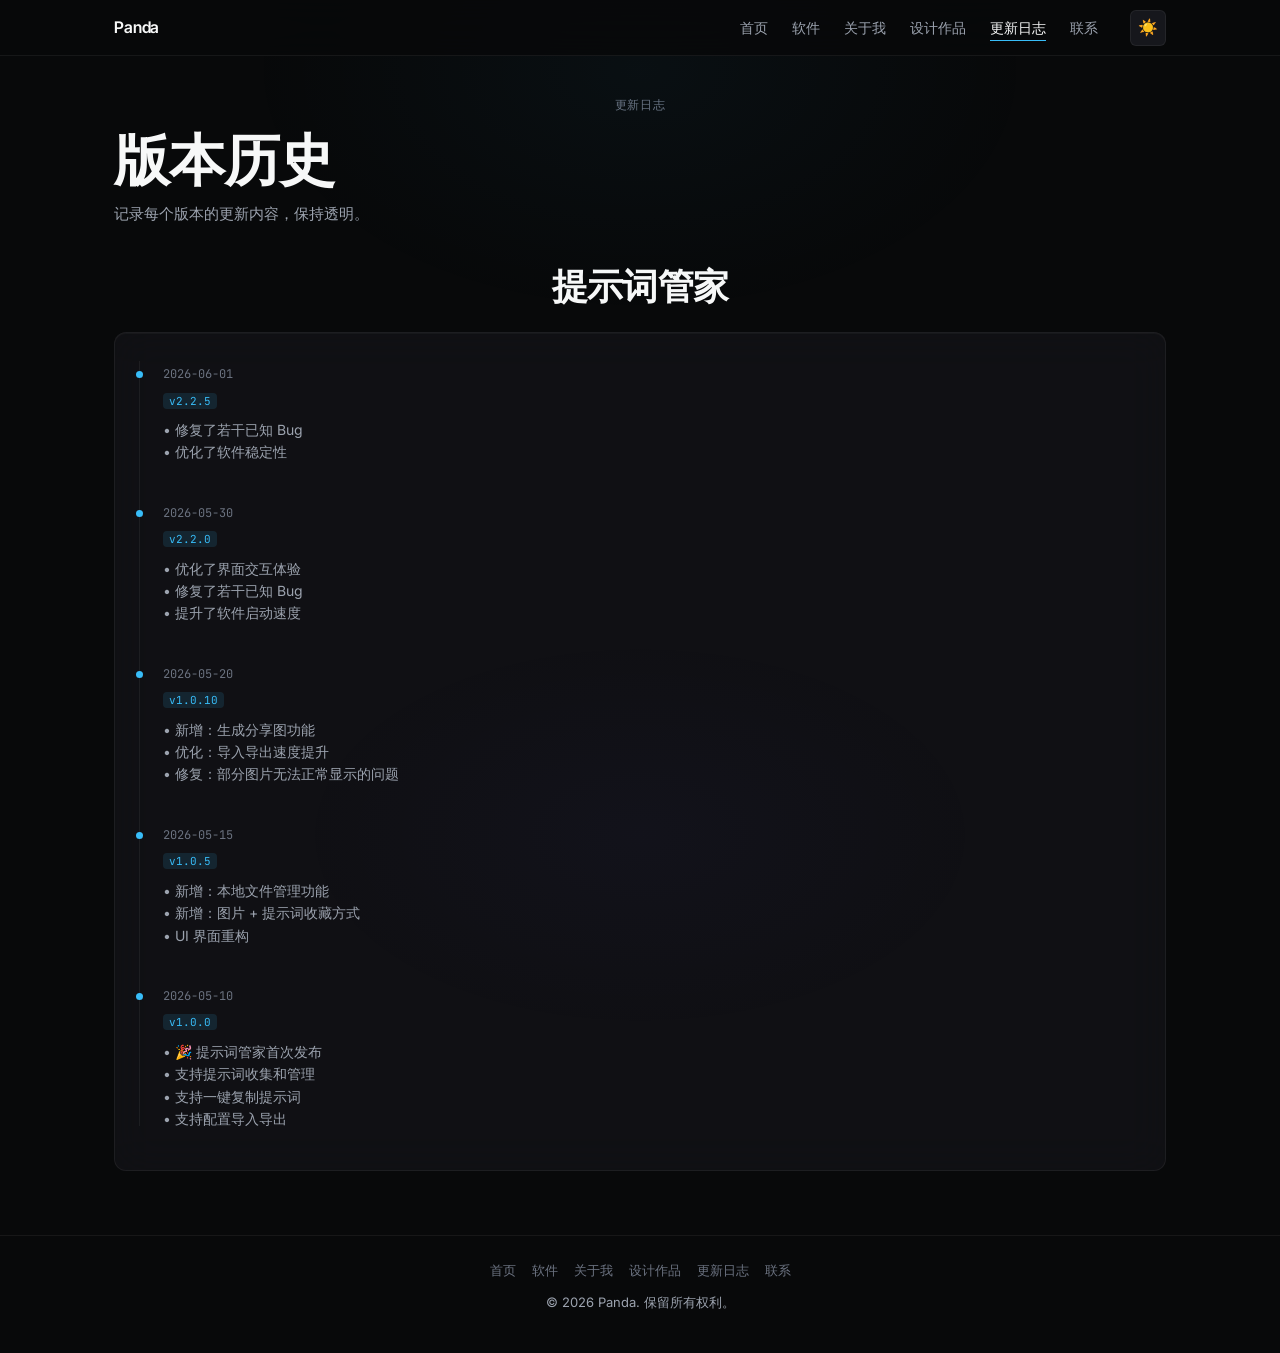
==== commit 5d30d642: "更新提示词管家至v2.2.5" ====
--- a/changelog.html
+++ b/changelog.html
@@ -40,6 +40,15 @@
         <h2 style="margin-bottom: var(--space-5);">提示词管家</h2>
         <div class="card-glass">
           <div class="timeline" style="padding-top: var(--space-2);">
+
+            <div class="timeline-item">
+              <span class="date">2026-06-01</span>
+              <span class="version-tag">v2.2.5</span>
+              <div style="margin-top: var(--space-2); color: var(--text-secondary); font-size: 14px; line-height: 1.6;">
+                <p>• 修复了若干已知 Bug<br>
+                • 优化了软件稳定性</p>
+              </div>
+            </div>
 
             <div class="timeline-item">
               <span class="date">2026-05-30</span>
